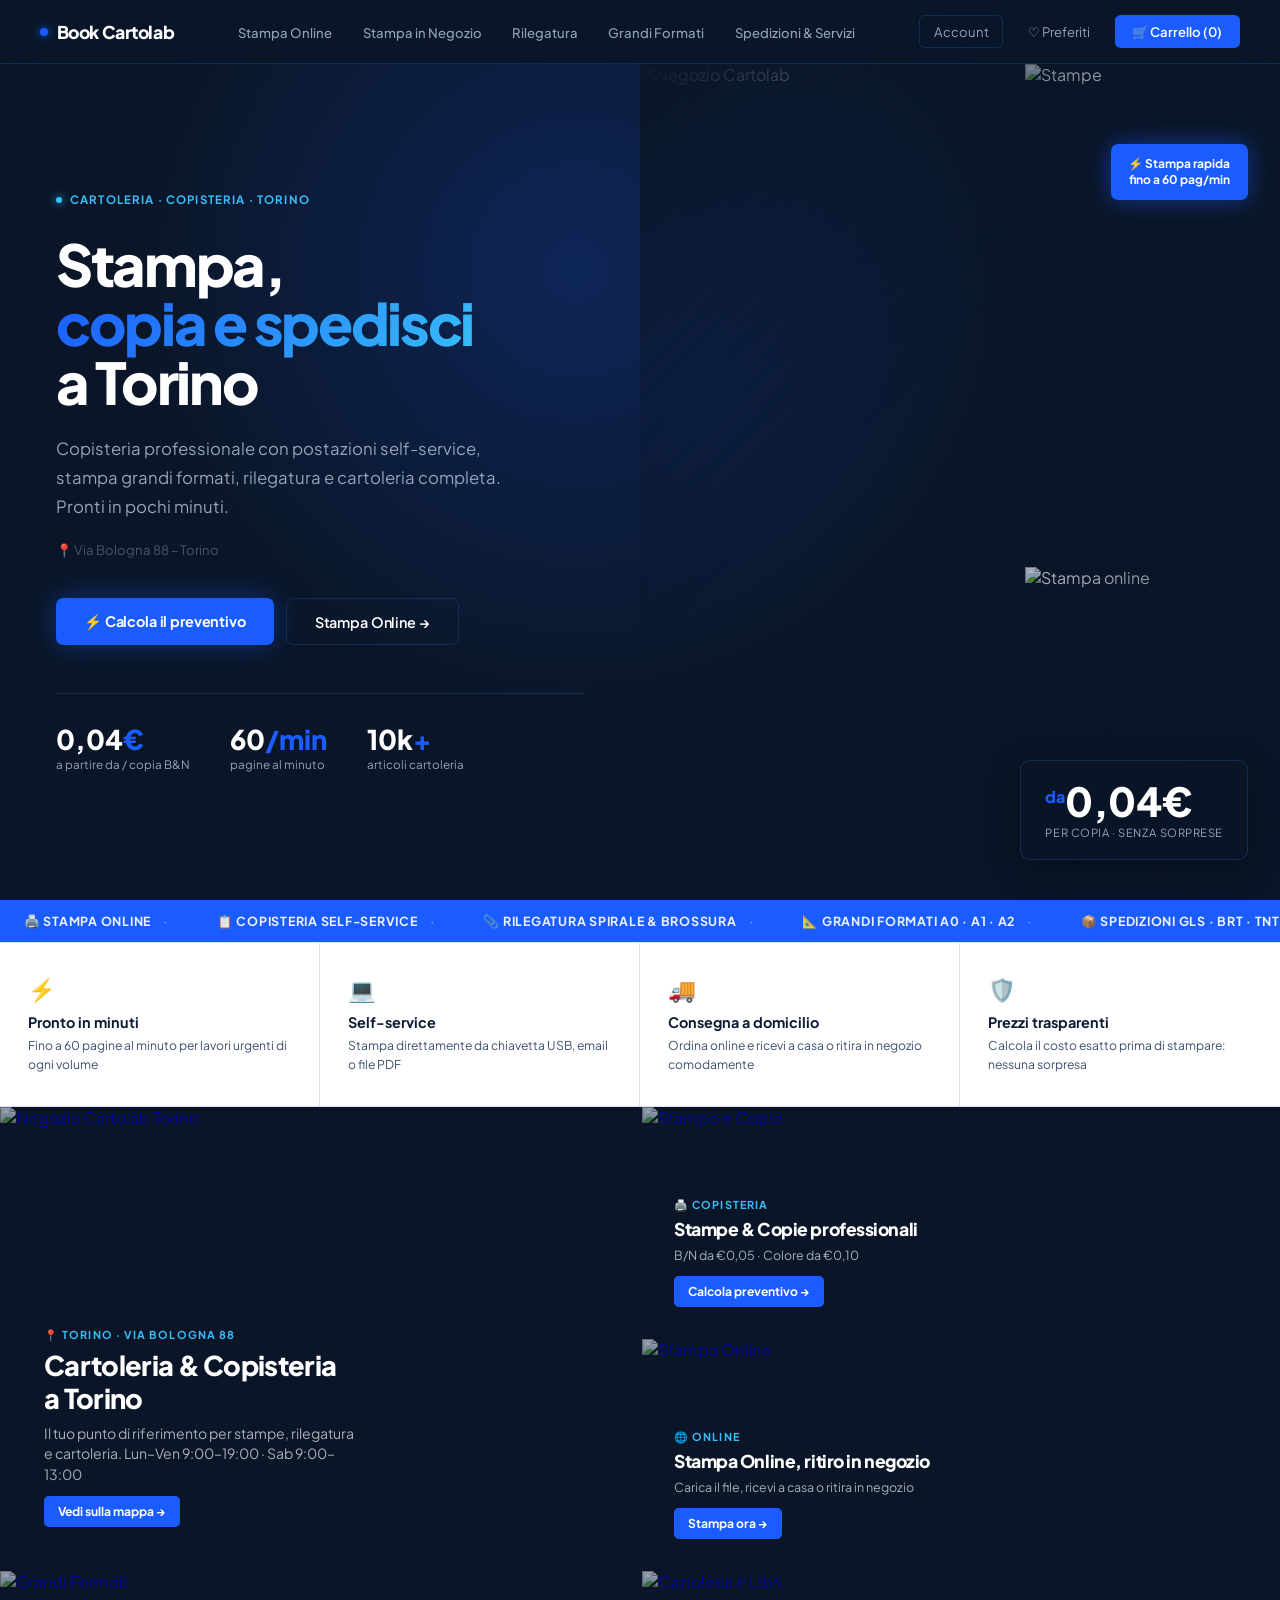
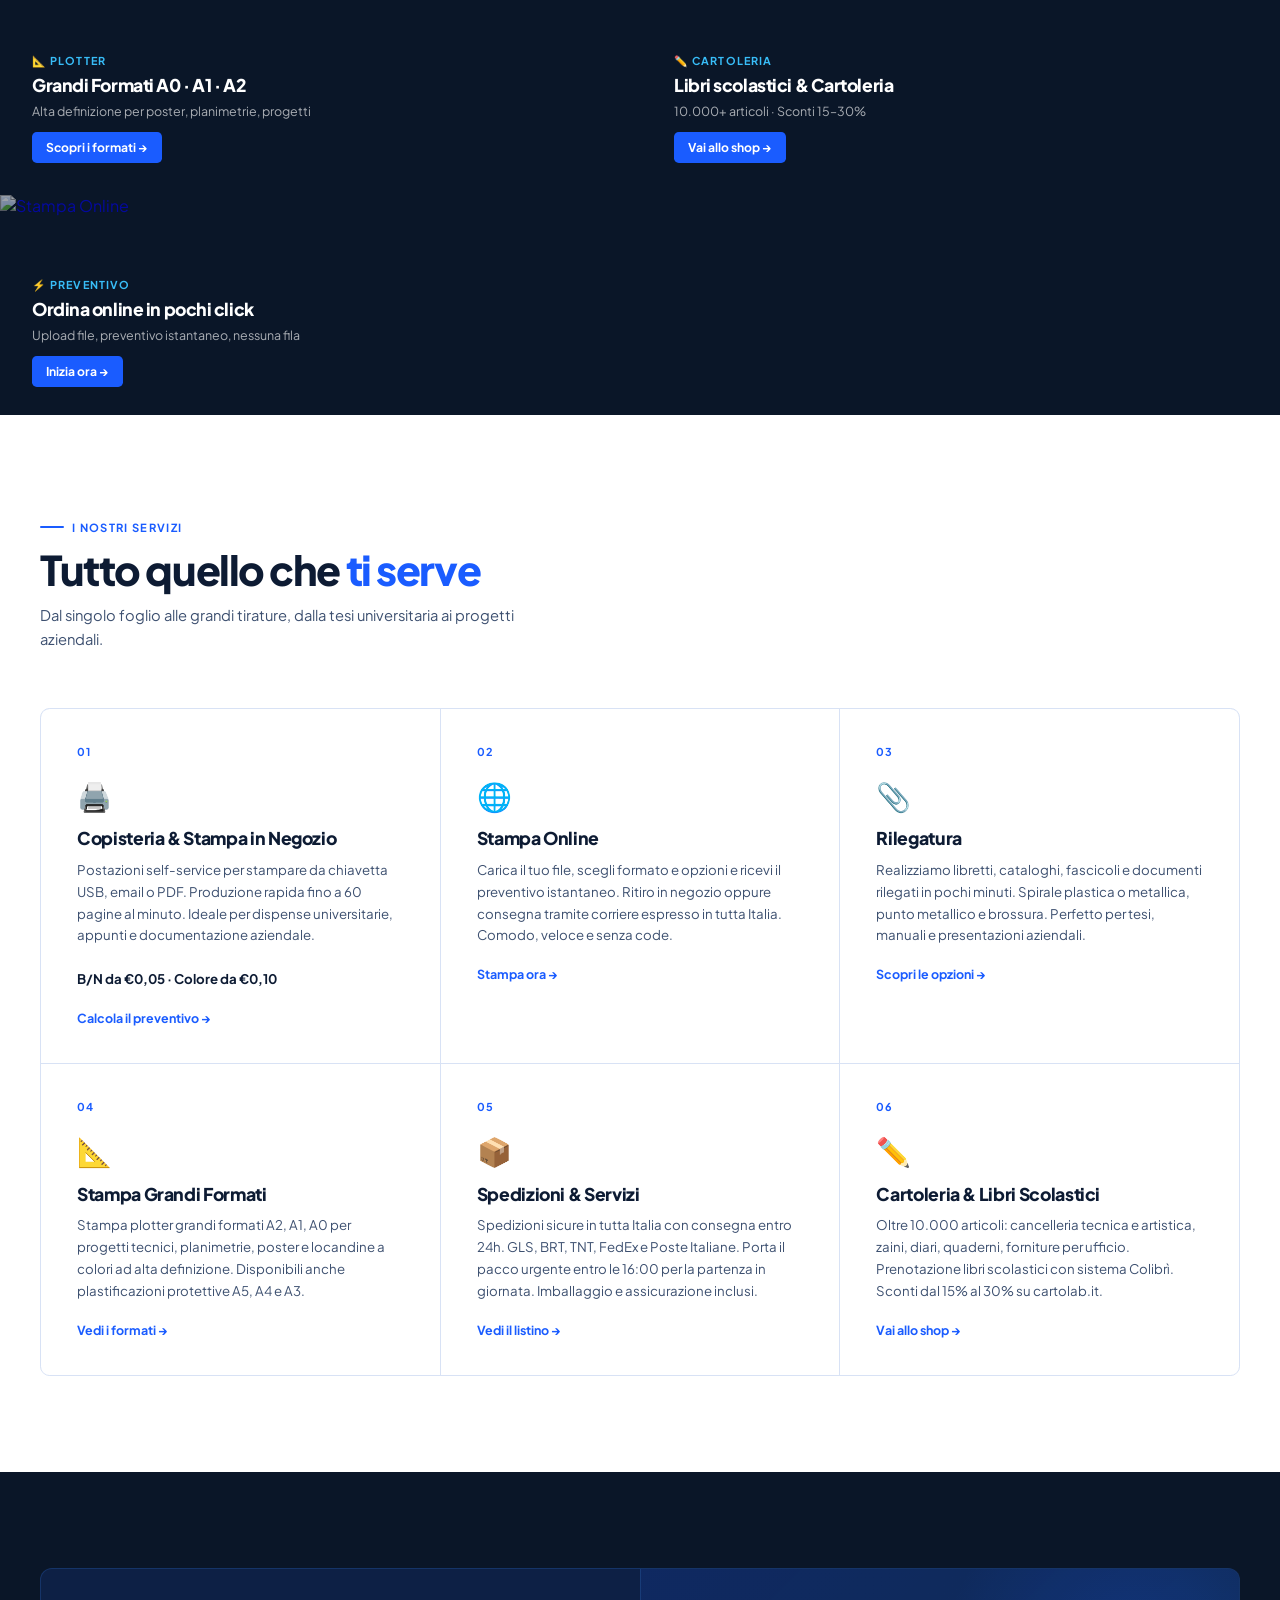
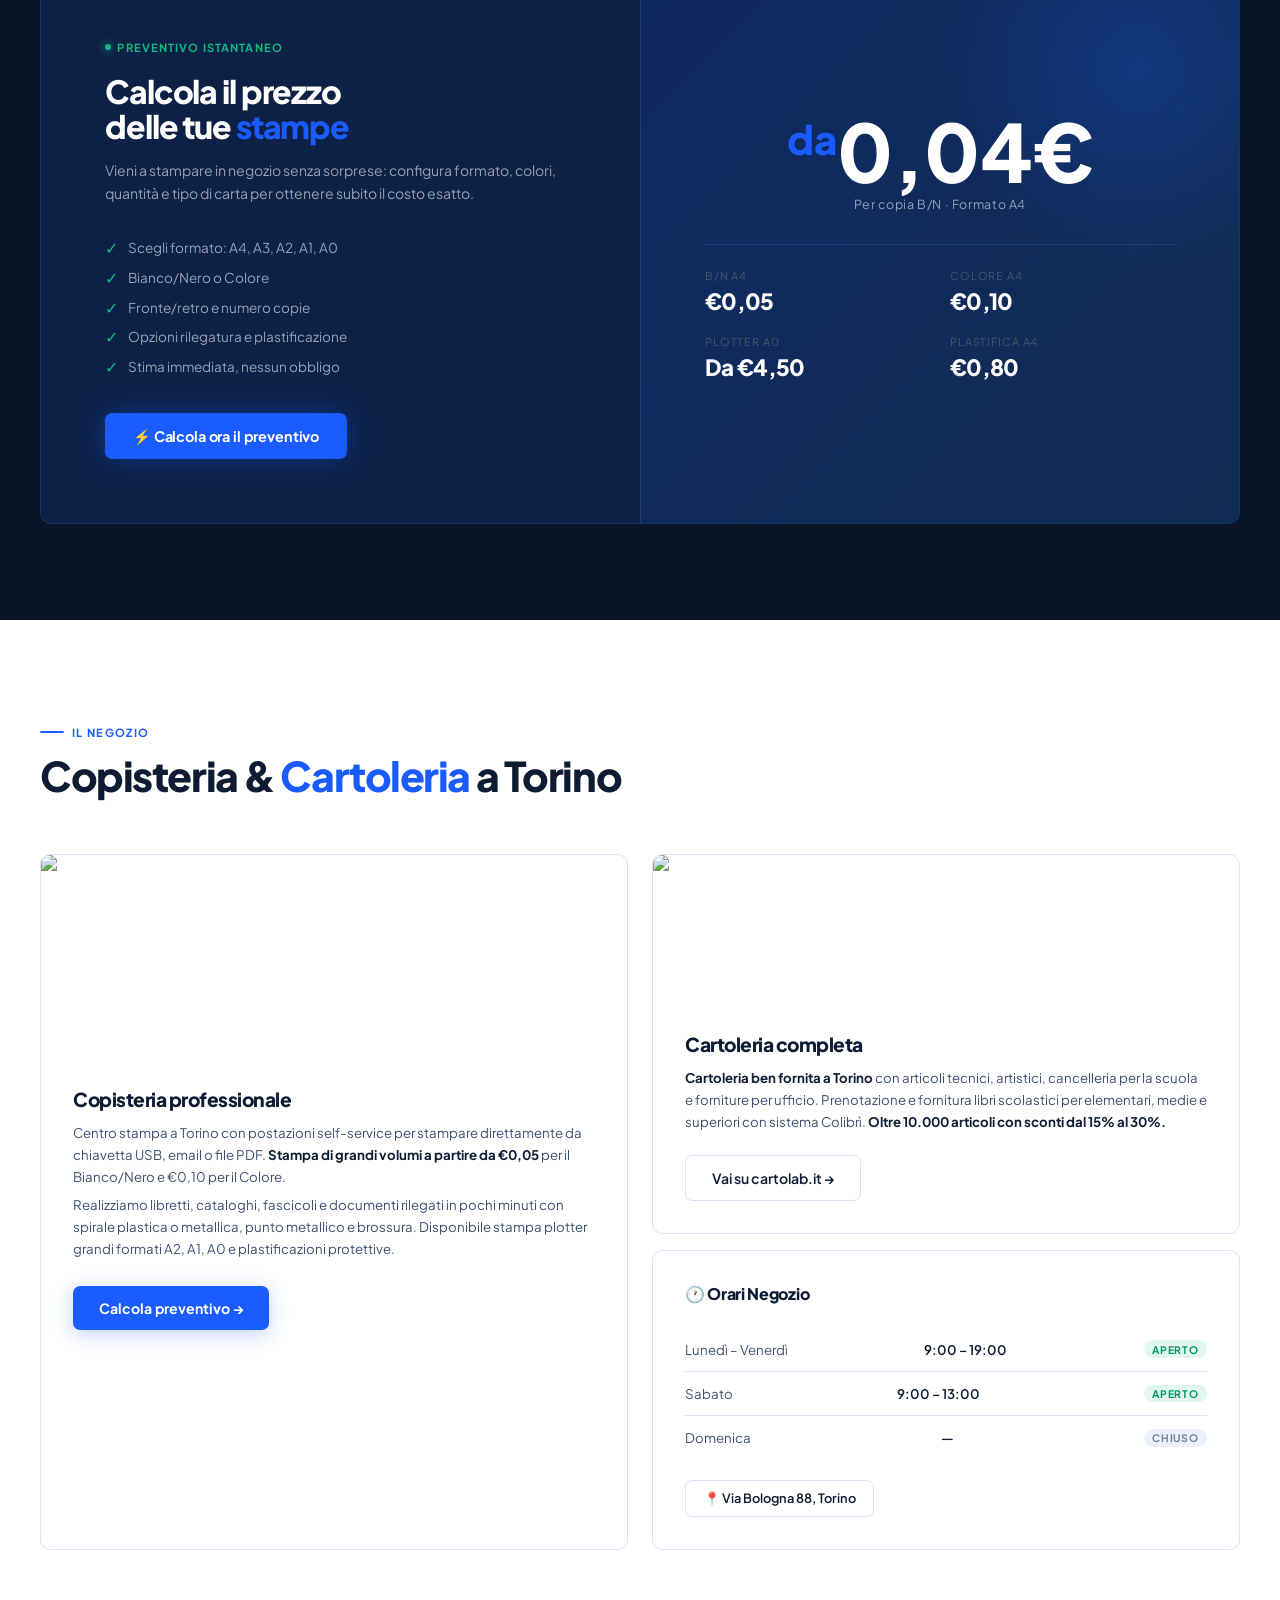
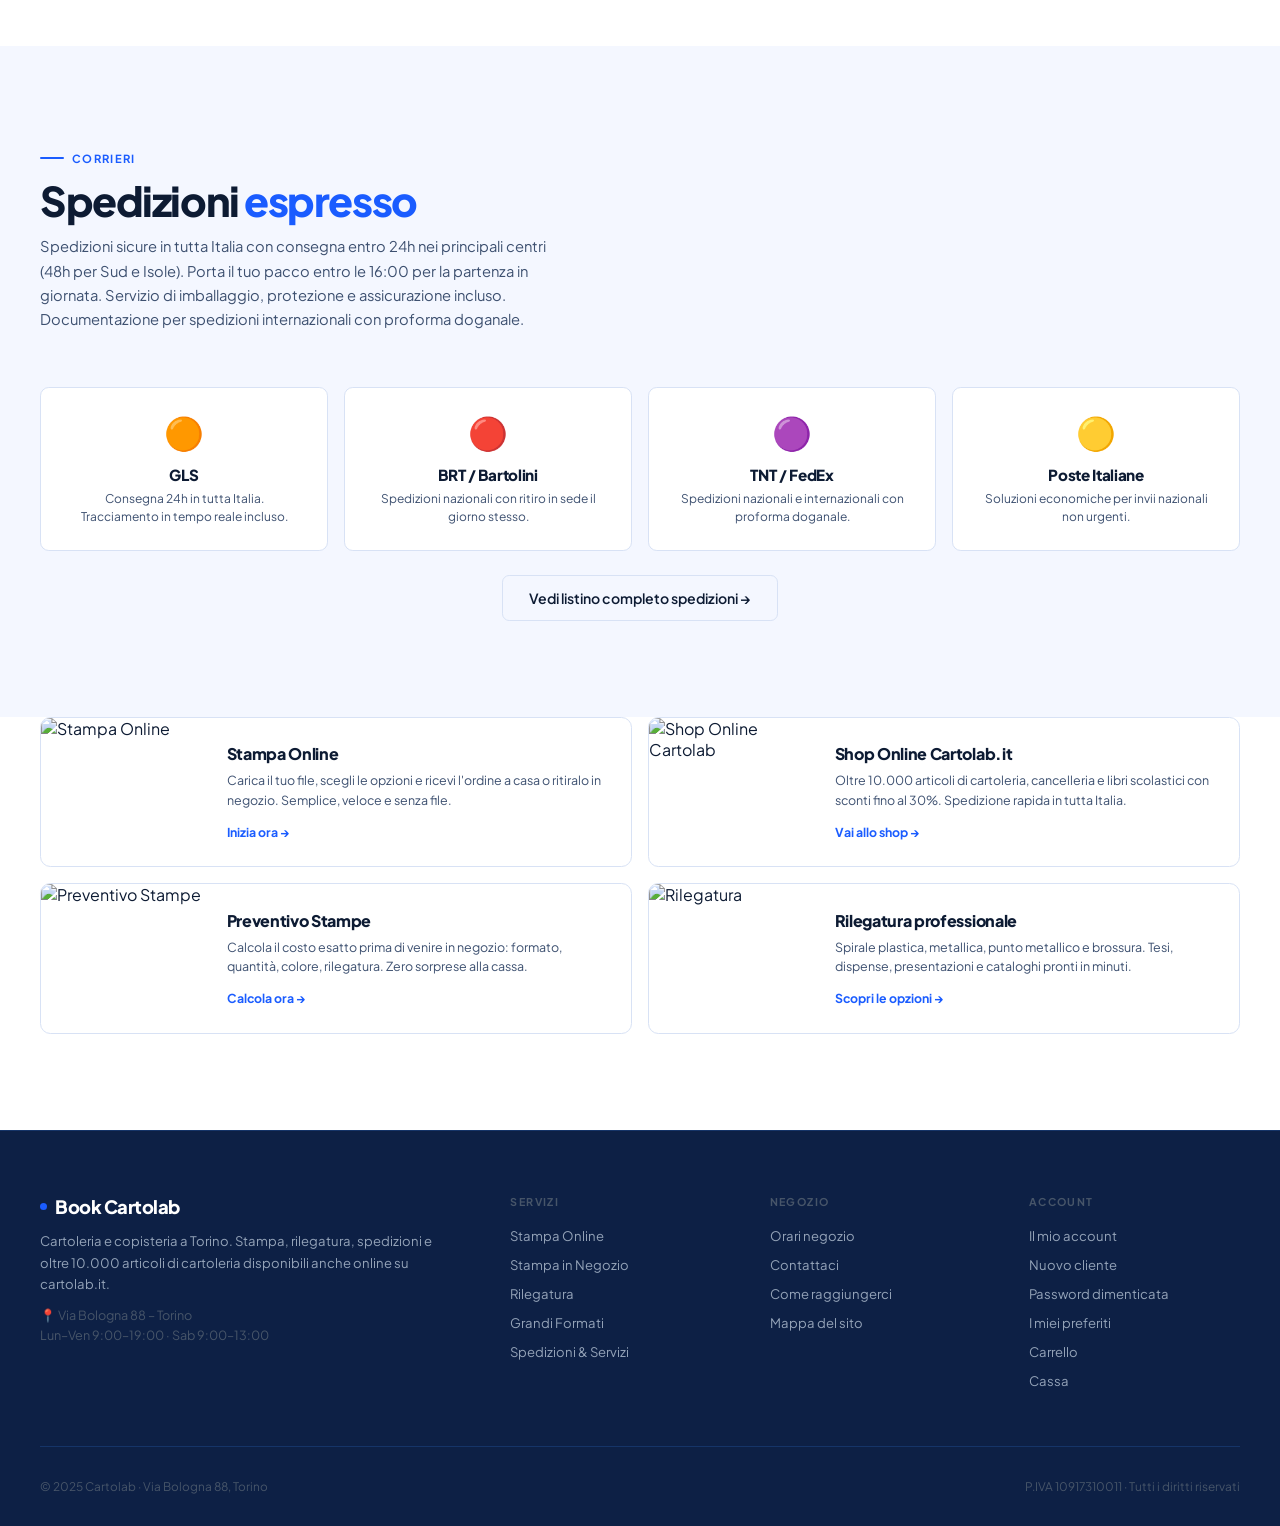
==== index.html @ 9f9ba33b "aggiunta file nuovi" ====
<!DOCTYPE html>
<html lang="it">
<head>
<meta charset="UTF-8">
<meta name="viewport" content="width=device-width, initial-scale=1.0">
<title>Book Cartolab – Cartoleria & Copisteria Torino</title>
<link rel="preconnect" href="https://fonts.googleapis.com">
<link href="https://fonts.googleapis.com/css2?family=Plus+Jakarta+Sans:ital,wght@0,300;0,400;0,500;0,600;0,700;0,800;1,400&display=swap" rel="stylesheet">
<link rel="stylesheet" href="style.css">
</head>
<body>

<!-- ══ NAV ══ -->
<nav>
  <a class="nav-logo" href="https://book.cartolab.it/index.php?route=common/home">
    <span class="nav-logo-dot"></span>
    Book Cartolab
  </a>
  <ul class="nav-links">
    <li><a href="https://book.cartolab.it/index.php?route=common/print_online">Stampa Online</a></li>
    <li><a href="https://book.cartolab.it/index.php?route=common/preventivo_stampe">Stampa in Negozio</a></li>
    <li><a href="https://book.cartolab.it/1150_category_rilegatura">Rilegatura</a></li>
    <li><a href="https://book.cartolab.it/index.php?route=product/category&path=1155">Grandi Formati</a></li>
    <li><a href="https://book.cartolab.it/1152_category_spedizioni_e_servizi">Spedizioni & Servizi</a></li>
  </ul>
  <div class="nav-right">
    <a class="nav-account" href="https://book.cartolab.it/index.php?route=account/account">Account</a>
    <a class="nav-wishlist" href="https://book.cartolab.it/index.php?route=account/wishlist">♡ Preferiti</a>
    <a class="nav-cart" href="https://book.cartolab.it/index.php?route=checkout/cart">🛒 Carrello (0)</a>
  </div>
</nav>

<!-- ══ HERO (dark) ══ -->
<section class="hero">
  <div class="hero-left">
    <div class="hero-tag"><span class="hero-tag-dot"></span>Cartoleria · Copisteria · Torino</div>
    <h1 class="hero-title">
      Stampa,<br>
      <span class="gradient-text">copia e spedisci</span><br>
      a Torino
    </h1>
    <p class="hero-desc">Copisteria professionale con postazioni self-service, stampa grandi formati, rilegatura e cartoleria completa. Pronti in pochi minuti.</p>
    <div class="hero-address">📍 Via Bologna 88 – Torino</div>
    <div class="hero-ctas">
      <a class="btn-primary" href="https://book.cartolab.it/index.php?route=common/preventivo_stampe">⚡ Calcola il preventivo</a>
      <a class="btn-secondary" href="https://book.cartolab.it/index.php?route=common/print_online">Stampa Online →</a>
    </div>
    <div class="hero-stats">
      <div>
        <div class="stat-num">0,04<span>€</span></div>
        <div class="stat-label">a partire da / copia B&N</div>
      </div>
      <div>
        <div class="stat-num">60<span>/min</span></div>
        <div class="stat-label">pagine al minuto</div>
      </div>
      <div>
        <div class="stat-num">10k<span>+</span></div>
        <div class="stat-label">articoli cartoleria</div>
      </div>
    </div>
  </div>
  <div class="hero-right">
    <div class="hero-mosaic">
      <div class="mosaic-img"><img src="https://book.cartolab.it/image/cache/catalog/bannerbook/negozio-1920x450.jpg" alt="Negozio Cartolab"></div>
      <div class="mosaic-img"><img src="https://book.cartolab.it/image/cache/catalog/bannerbook/stampe-1920x450-1920x450.jpg" alt="Stampe"></div>
      <div class="mosaic-img"><img src="https://book.cartolab.it/image/cache/catalog/bannerbook/banner stampa-1920x450.png" alt="Stampa online"></div>
    </div>
    <div class="speed-badge">⚡ Stampa rapida<br>fino a 60 pag/min</div>
    <div class="price-badge">
      <div class="price-badge-val"><sup>da</sup>0,04€</div>
      <div class="price-badge-label">Per copia · senza sorprese</div>
    </div>
  </div>
</section>

<!-- ══ TICKER ══ -->
<div class="ticker">
  <div class="ticker-track">
    <span class="ticker-item">🖨️ Stampa Online<span class="ticker-sep"> · </span></span>
    <span class="ticker-item">📋 Copisteria Self-Service<span class="ticker-sep"> · </span></span>
    <span class="ticker-item">📎 Rilegatura Spirale & Brossura<span class="ticker-sep"> · </span></span>
    <span class="ticker-item">📐 Grandi Formati A0 · A1 · A2<span class="ticker-sep"> · </span></span>
    <span class="ticker-item">📦 Spedizioni GLS · BRT · TNT · FedEx<span class="ticker-sep"> · </span></span>
    <span class="ticker-item">🗂️ Plastificazione A3/A4/A5<span class="ticker-sep"> · </span></span>
    <span class="ticker-item">✏️ Cartoleria & Libri Scolastici<span class="ticker-sep"> · </span></span>
    <span class="ticker-item">🎓 Dispense Universitarie<span class="ticker-sep"> · </span></span>
    <span class="ticker-item">🖨️ Stampa Online<span class="ticker-sep"> · </span></span>
    <span class="ticker-item">📋 Copisteria Self-Service<span class="ticker-sep"> · </span></span>
    <span class="ticker-item">📎 Rilegatura Spirale & Brossura<span class="ticker-sep"> · </span></span>
    <span class="ticker-item">📐 Grandi Formati A0 · A1 · A2<span class="ticker-sep"> · </span></span>
    <span class="ticker-item">📦 Spedizioni GLS · BRT · TNT · FedEx<span class="ticker-sep"> · </span></span>
    <span class="ticker-item">🗂️ Plastificazione A3/A4/A5<span class="ticker-sep"> · </span></span>
    <span class="ticker-item">✏️ Cartoleria & Libri Scolastici<span class="ticker-sep"> · </span></span>
    <span class="ticker-item">🎓 Dispense Universitarie<span class="ticker-sep"> · </span></span>
  </div>
</div>

<!-- ══ FEATURES BAR (bianco) ══ -->
<div class="features-bar">
  <div class="feature-item">
    <div class="feature-icon">⚡</div>
    <div class="feature-title">Pronto in minuti</div>
    <div class="feature-desc">Fino a 60 pagine al minuto per lavori urgenti di ogni volume</div>
  </div>
  <div class="feature-item">
    <div class="feature-icon">💻</div>
    <div class="feature-title">Self-service</div>
    <div class="feature-desc">Stampa direttamente da chiavetta USB, email o file PDF</div>
  </div>
  <div class="feature-item">
    <div class="feature-icon">🚚</div>
    <div class="feature-title">Consegna a domicilio</div>
    <div class="feature-desc">Ordina online e ricevi a casa o ritira in negozio comodamente</div>
  </div>
  <div class="feature-item">
    <div class="feature-icon">🛡️</div>
    <div class="feature-title">Prezzi trasparenti</div>
    <div class="feature-desc">Calcola il costo esatto prima di stampare: nessuna sorpresa</div>
  </div>
</div>

<!-- ══ BANNER GRID ══ -->
<div class="banner-grid">

  <!-- Banner grande: Negozio (occupa 2 righe) -->
  <a class="banner-item tall" href="https://goo.gl/maps/H18yoag4tDL2" target="_blank">
    <img src="https://book.cartolab.it/image/cache/catalog/bannerbook/negozio-1920x450.jpg" alt="Negozio Cartolab Torino">
    <div class="banner-caption">
      <div class="banner-caption-tag">📍 Torino · Via Bologna 88</div>
      <h3>Cartoleria & Copisteria<br>a Torino</h3>
      <p>Il tuo punto di riferimento per stampe, rilegatura e cartoleria. Lun–Ven 9:00–19:00 · Sab 9:00–13:00</p>
      <span class="banner-cta">Vedi sulla mappa →</span>
    </div>
  </a>

  <!-- Banner piccolo: Stampe & Copie -->
  <a class="banner-item" href="https://book.cartolab.it/index.php?route=common/preventivo_stampe">
    <img src="https://book.cartolab.it/image/cache/catalog/bannerbook/stampe-1920x450-1920x450.jpg" alt="Stampe e Copie">
    <div class="banner-caption">
      <div class="banner-caption-tag">🖨️ Copisteria</div>
      <h3>Stampe & Copie professionali</h3>
      <p>B/N da €0,05 · Colore da €0,10</p>
      <span class="banner-cta">Calcola preventivo →</span>
    </div>
  </a>

  <!-- Banner piccolo: Stampa Online -->
  <a class="banner-item" href="https://book.cartolab.it/index.php?route=common/print_online">
    <img src="https://book.cartolab.it/image/cache/catalog/bannerbook/banner stampa-1920x450.png" alt="Stampa Online">
    <div class="banner-caption">
      <div class="banner-caption-tag">🌐 Online</div>
      <h3>Stampa Online, ritiro in negozio</h3>
      <p>Carica il file, ricevi a casa o ritira in negozio</p>
      <span class="banner-cta">Stampa ora →</span>
    </div>
  </a>

  <!-- Banner piccolo: Grandi Formati -->
  <a class="banner-item" href="https://book.cartolab.it/index.php?route=product/category&path=1155">
    <img src="https://book.cartolab.it/image/cache/catalog/bannerbook/banner_stampa_1920x450-1920x450.png" alt="Grandi Formati">
    <div class="banner-caption">
      <div class="banner-caption-tag">📐 Plotter</div>
      <h3>Grandi Formati A0 · A1 · A2</h3>
      <p>Alta definizione per poster, planimetrie, progetti</p>
      <span class="banner-cta">Scopri i formati →</span>
    </div>
  </a>

  <!-- Banner piccolo: Cartoleria / Voucher -->
  <a class="banner-item" href="https://www.cartolab.it">
    <img src="https://book.cartolab.it/image/cache/catalog/bannerbook/printonline-1920x450.png" alt="Cartoleria e Libri">
    <div class="banner-caption">
      <div class="banner-caption-tag">✏️ Cartoleria</div>
      <h3>Libri scolastici & Cartoleria</h3>
      <p>10.000+ articoli · Sconti 15–30%</p>
      <span class="banner-cta">Vai allo shop →</span>
    </div>
  </a>

  <!-- Banner piccolo: Print online extra -->
  <a class="banner-item" href="https://book.cartolab.it/index.php?route=common/print_online">
    <img src="https://book.cartolab.it/image/cache/catalog/bannerbook/banner_1920x450 (1)-1920x450.png" alt="Stampa Online">
    <div class="banner-caption">
      <div class="banner-caption-tag">⚡ Preventivo</div>
      <h3>Ordina online in pochi click</h3>
      <p>Upload file, preventivo istantaneo, nessuna fila</p>
      <span class="banner-cta">Inizia ora →</span>
    </div>
  </a>

</div>

<!-- ══ SERVICES (bianco) ══ -->
<div class="section-white">
  <div class="section-inner">
    <div class="section-header">
      <div class="section-eyebrow-white">I nostri servizi</div>
      <h2 class="section-title-dark">Tutto quello che <span class="hi">ti serve</span></h2>
      <p class="section-sub-dark">Dal singolo foglio alle grandi tirature, dalla tesi universitaria ai progetti aziendali.</p>
    </div>
    <div class="services-grid">
      <a class="service-card" href="https://book.cartolab.it/index.php?route=common/preventivo_stampe">
        <div class="service-num">01</div>
        <div class="service-icon">🖨️</div>
        <div class="service-name">Copisteria & Stampa in Negozio</div>
        <div class="service-desc">Postazioni self-service per stampare da chiavetta USB, email o PDF. Produzione rapida fino a 60 pagine al minuto. Ideale per dispense universitarie, appunti e documentazione aziendale.<br><br><strong style="color:var(--dark-text);">B/N da €0,05 · Colore da €0,10</strong></div>
        <span class="service-link">Calcola il preventivo →</span>
      </a>
      <a class="service-card" href="https://book.cartolab.it/index.php?route=common/print_online">
        <div class="service-num">02</div>
        <div class="service-icon">🌐</div>
        <div class="service-name">Stampa Online</div>
        <div class="service-desc">Carica il tuo file, scegli formato e opzioni e ricevi il preventivo istantaneo. Ritiro in negozio oppure consegna tramite corriere espresso in tutta Italia. Comodo, veloce e senza code.</div>
        <span class="service-link">Stampa ora →</span>
      </a>
      <a class="service-card" href="https://book.cartolab.it/1150_category_rilegatura">
        <div class="service-num">03</div>
        <div class="service-icon">📎</div>
        <div class="service-name">Rilegatura</div>
        <div class="service-desc">Realizziamo libretti, cataloghi, fascicoli e documenti rilegati in pochi minuti. Spirale plastica o metallica, punto metallico e brossura. Perfetto per tesi, manuali e presentazioni aziendali.</div>
        <span class="service-link">Scopri le opzioni →</span>
      </a>
      <a class="service-card" href="https://book.cartolab.it/index.php?route=product/category&path=1155">
        <div class="service-num">04</div>
        <div class="service-icon">📐</div>
        <div class="service-name">Stampa Grandi Formati</div>
        <div class="service-desc">Stampa plotter grandi formati A2, A1, A0 per progetti tecnici, planimetrie, poster e locandine a colori ad alta definizione. Disponibili anche plastificazioni protettive A5, A4 e A3.</div>
        <span class="service-link">Vedi i formati →</span>
      </a>
      <a class="service-card" href="https://book.cartolab.it/1152_category_spedizioni_e_servizi">
        <div class="service-num">05</div>
        <div class="service-icon">📦</div>
        <div class="service-name">Spedizioni & Servizi</div>
        <div class="service-desc">Spedizioni sicure in tutta Italia con consegna entro 24h. GLS, BRT, TNT, FedEx e Poste Italiane. Porta il pacco urgente entro le 16:00 per la partenza in giornata. Imballaggio e assicurazione inclusi.</div>
        <span class="service-link">Vedi il listino →</span>
      </a>
      <a class="service-card" href="https://www.cartolab.it">
        <div class="service-num">06</div>
        <div class="service-icon">✏️</div>
        <div class="service-name">Cartoleria & Libri Scolastici</div>
        <div class="service-desc">Oltre 10.000 articoli: cancelleria tecnica e artistica, zaini, diari, quaderni, forniture per ufficio. Prenotazione libri scolastici con sistema Colibrì. Sconti dal 15% al 30% su cartolab.it.</div>
        <span class="service-link">Vai allo shop →</span>
      </a>
    </div>
  </div>
</div>

<!-- ══ CALC CTA (dark) ══ -->
<div class="section-dark">
  <div class="calc-card">
    <div class="calc-left">
      <div class="calc-tag"><span class="calc-tag-dot"></span>Preventivo istantaneo</div>
      <h2 class="calc-title">Calcola il prezzo<br>delle tue <span class="hi">stampe</span></h2>
      <p class="calc-desc">Vieni a stampare in negozio senza sorprese: configura formato, colori, quantità e tipo di carta per ottenere subito il costo esatto.</p>
      <ul class="calc-items">
        <li><span class="check">✓</span> Scegli formato: A4, A3, A2, A1, A0</li>
        <li><span class="check">✓</span> Bianco/Nero o Colore</li>
        <li><span class="check">✓</span> Fronte/retro e numero copie</li>
        <li><span class="check">✓</span> Opzioni rilegatura e plastificazione</li>
        <li><span class="check">✓</span> Stima immediata, nessun obbligo</li>
      </ul>
      <a class="btn-primary" href="https://book.cartolab.it/index.php?route=common/preventivo_stampe">⚡ Calcola ora il preventivo</a>
    </div>
    <div class="calc-right">
      <div class="calc-price-big"><span>da</span>0,04€</div>
      <div class="calc-price-label">Per copia B/N · Formato A4</div>
      <div class="prices-mini">
        <div><div class="price-mini-label">B/N A4</div><div class="price-mini-val">€0,05</div></div>
        <div><div class="price-mini-label">Colore A4</div><div class="price-mini-val">€0,10</div></div>
        <div><div class="price-mini-label">Plotter A0</div><div class="price-mini-val">Da €4,50</div></div>
        <div><div class="price-mini-label">Plastifica A4</div><div class="price-mini-val">€0,80</div></div>
      </div>
    </div>
  </div>
</div>

<!-- ══ ABOUT / NEGOZIO (bianco) ══ -->
<div class="section-white">
  <div class="section-inner">
    <div class="section-header">
      <div class="section-eyebrow-white">Il negozio</div>
      <h2 class="section-title-dark">Copisteria & <span class="hi">Cartoleria</span> a Torino</h2>
    </div>
    <div class="about-grid">
      <div class="about-card">
        <img class="about-card-img" src="https://book.cartolab.it/image/cache/catalog/bannerbook/negozio-1920x450.jpg" alt="Negozio Cartolab">
        <div class="about-card-body">
          <h3>Copisteria professionale</h3>
          <p>Centro stampa a Torino con postazioni self-service per stampare direttamente da chiavetta USB, email o file PDF. <strong>Stampa di grandi volumi a partire da €0,05</strong> per il Bianco/Nero e €0,10 per il Colore.</p>
          <p>Realizziamo libretti, cataloghi, fascicoli e documenti rilegati in pochi minuti con spirale plastica o metallica, punto metallico e brossura. Disponibile stampa plotter grandi formati A2, A1, A0 e plastificazioni protettive.</p>
          <a class="btn-primary-dark" href="https://book.cartolab.it/index.php?route=common/preventivo_stampe" style="margin-top:1.25rem;">Calcola preventivo →</a>
        </div>
      </div>
      <div style="display:flex;flex-direction:column;gap:1rem;">
        <div class="about-card">
          <img class="about-card-img" src="https://book.cartolab.it/image/cache/catalog/bannerbook/stampe-1920x450-1920x450.jpg" alt="Cartoleria" style="height:145px;">
          <div class="about-card-body">
            <h3>Cartoleria completa</h3>
            <p><strong>Cartoleria ben fornita a Torino</strong> con articoli tecnici, artistici, cancelleria per la scuola e forniture per ufficio. Prenotazione e fornitura libri scolastici per elementari, medie e superiori con sistema Colibrì. <strong>Oltre 10.000 articoli con sconti dal 15% al 30%.</strong></p>
            <a class="btn-outline-dark" href="https://www.cartolab.it" style="margin-top:1rem;">Vai su cartolab.it →</a>
          </div>
        </div>
        <div class="hours-card">
          <h3>🕐 Orari Negozio</h3>
          <div class="hours-row">
            <span class="hours-day">Lunedì – Venerdì</span>
            <span class="hours-time">9:00 – 19:00</span>
            <span class="hours-badge open">Aperto</span>
          </div>
          <div class="hours-row">
            <span class="hours-day">Sabato</span>
            <span class="hours-time">9:00 – 13:00</span>
            <span class="hours-badge open">Aperto</span>
          </div>
          <div class="hours-row">
            <span class="hours-day">Domenica</span>
            <span class="hours-time">—</span>
            <span class="hours-badge closed">Chiuso</span>
          </div>
          <a class="btn-outline-dark" href="https://goo.gl/maps/H18yoag4tDL2" style="margin-top:1.25rem;font-size:.8rem;padding:.6rem 1.1rem;" target="_blank">📍 Via Bologna 88, Torino</a>
        </div>
      </div>
    </div>
  </div>
</div>

<!-- ══ SHIPPING (light gray) ══ -->
<div class="section-light">
  <div class="section-inner">
    <div class="section-header">
      <div class="section-eyebrow-white">Corrieri</div>
      <h2 class="section-title-dark">Spedizioni <span class="hi">espresso</span></h2>
      <p class="section-sub-dark">Spedizioni sicure in tutta Italia con consegna entro 24h nei principali centri (48h per Sud e Isole). Porta il tuo pacco entro le 16:00 per la partenza in giornata. Servizio di imballaggio, protezione e assicurazione incluso. Documentazione per spedizioni internazionali con proforma doganale.</p>
    </div>
    <div class="shipping-grid">
      <div class="carrier-card">
        <div class="carrier-icon">🟠</div>
        <div class="carrier-name">GLS</div>
        <div class="carrier-desc">Consegna 24h in tutta Italia. Tracciamento in tempo reale incluso.</div>
      </div>
      <div class="carrier-card">
        <div class="carrier-icon">🔴</div>
        <div class="carrier-name">BRT / Bartolini</div>
        <div class="carrier-desc">Spedizioni nazionali con ritiro in sede il giorno stesso.</div>
      </div>
      <div class="carrier-card">
        <div class="carrier-icon">🟣</div>
        <div class="carrier-name">TNT / FedEx</div>
        <div class="carrier-desc">Spedizioni nazionali e internazionali con proforma doganale.</div>
      </div>
      <div class="carrier-card">
        <div class="carrier-icon">🟡</div>
        <div class="carrier-name">Poste Italiane</div>
        <div class="carrier-desc">Soluzioni economiche per invii nazionali non urgenti.</div>
      </div>
    </div>
    <div style="margin-top:1.5rem;text-align:center;">
      <a class="btn-outline-dark" href="https://book.cartolab.it/1152_category_spedizioni_e_servizi">Vedi listino completo spedizioni →</a>
    </div>
  </div>
</div>

<!-- ══ BOTTOM LINK CARDS (bianco) ══ -->
<div class="section-white" style="padding-top:0;">
  <div class="section-inner">
    <div class="bottom-links">
      <a class="bottom-link-card" href="https://book.cartolab.it/index.php?route=common/print_online">
        <img src="https://book.cartolab.it/image/cache/catalog/bannerbook/banner stampa-1920x450.png" alt="Stampa Online">
        <div class="bottom-link-body">
          <h3>Stampa Online</h3>
          <p>Carica il tuo file, scegli le opzioni e ricevi l'ordine a casa o ritiralo in negozio. Semplice, veloce e senza file.</p>
          <span class="bottom-link-arrow">Inizia ora →</span>
        </div>
      </a>
      <a class="bottom-link-card" href="https://www.cartolab.it">
        <img src="https://book.cartolab.it/image/cache/catalog/bannerbook/printonline-1920x450.png" alt="Shop Online Cartolab">
        <div class="bottom-link-body">
          <h3>Shop Online Cartolab.it</h3>
          <p>Oltre 10.000 articoli di cartoleria, cancelleria e libri scolastici con sconti fino al 30%. Spedizione rapida in tutta Italia.</p>
          <span class="bottom-link-arrow">Vai allo shop →</span>
        </div>
      </a>
      <a class="bottom-link-card" href="https://book.cartolab.it/index.php?route=common/preventivo_stampe">
        <img src="https://book.cartolab.it/image/cache/catalog/bannerbook/stampe-1920x450-1920x450.jpg" alt="Preventivo Stampe">
        <div class="bottom-link-body">
          <h3>Preventivo Stampe</h3>
          <p>Calcola il costo esatto prima di venire in negozio: formato, quantità, colore, rilegatura. Zero sorprese alla cassa.</p>
          <span class="bottom-link-arrow">Calcola ora →</span>
        </div>
      </a>
      <a class="bottom-link-card" href="https://book.cartolab.it/1150_category_rilegatura">
        <img src="https://book.cartolab.it/image/cache/catalog/bannerbook/banner_1920x450 (1)-1920x450.png" alt="Rilegatura">
        <div class="bottom-link-body">
          <h3>Rilegatura professionale</h3>
          <p>Spirale plastica, metallica, punto metallico e brossura. Tesi, dispense, presentazioni e cataloghi pronti in minuti.</p>
          <span class="bottom-link-arrow">Scopri le opzioni →</span>
        </div>
      </a>
    </div>
  </div>
</div>

<!-- ══ FOOTER (dark) ══ -->
<footer>
  <div class="footer-inner">
    <div class="footer-top">
      <div>
        <div class="footer-logo"><span class="footer-logo-dot"></span>Book Cartolab</div>
        <p class="footer-desc">Cartoleria e copisteria a Torino. Stampa, rilegatura, spedizioni e oltre 10.000 articoli di cartoleria disponibili anche online su cartolab.it.</p>
        <p class="footer-address">📍 Via Bologna 88 – Torino<br>Lun–Ven 9:00–19:00 · Sab 9:00–13:00</p>
      </div>
      <div class="footer-col">
        <h4>Servizi</h4>
        <ul>
          <li><a href="https://book.cartolab.it/index.php?route=common/print_online">Stampa Online</a></li>
          <li><a href="https://book.cartolab.it/index.php?route=common/preventivo_stampe">Stampa in Negozio</a></li>
          <li><a href="https://book.cartolab.it/1150_category_rilegatura">Rilegatura</a></li>
          <li><a href="https://book.cartolab.it/index.php?route=product/category&path=1155">Grandi Formati</a></li>
          <li><a href="https://book.cartolab.it/1152_category_spedizioni_e_servizi">Spedizioni & Servizi</a></li>
        </ul>
      </div>
      <div class="footer-col">
        <h4>Negozio</h4>
        <ul>
          <li><a href="https://book.cartolab.it/index.php?route=information/information&information_id=8">Orari negozio</a></li>
          <li><a href="https://book.cartolab.it/index.php?route=information/contact">Contattaci</a></li>
          <li><a href="https://goo.gl/maps/H18yoag4tDL2" target="_blank">Come raggiungerci</a></li>
          <li><a href="https://book.cartolab.it/index.php?route=information/sitemap">Mappa del sito</a></li>
        </ul>
      </div>
      <div class="footer-col">
        <h4>Account</h4>
        <ul>
          <li><a href="https://book.cartolab.it/index.php?route=account/account">Il mio account</a></li>
          <li><a href="https://book.cartolab.it/index.php?route=account/login">Nuovo cliente</a></li>
          <li><a href="https://book.cartolab.it/index.php?route=account/forgotten">Password dimenticata</a></li>
          <li><a href="https://book.cartolab.it/index.php?route=account/wishlist">I miei preferiti</a></li>
          <li><a href="https://book.cartolab.it/index.php?route=checkout/cart">Carrello</a></li>
          <li><a href="https://book.cartolab.it/index.php?route=checkout/checkout">Cassa</a></li>
        </ul>
      </div>
    </div>
    <div class="footer-bottom">
      <span>© 2025 Cartolab · Via Bologna 88, Torino</span>
      <span>P.IVA 10917310011 · Tutti i diritti riservati</span>
    </div>
  </div>
</footer>


</body>
</html>
---- style.css ----
*, *::before, *::after { box-sizing: border-box; margin: 0; padding: 0; }

:root {
  --blue-deep:    #0A1628;
  --blue-mid:     #0D2045;
  --blue-bright:  #1A5CFF;
  --blue-light:   #3B82F6;
  --blue-border:  rgba(59,130,246,0.2);
  --white:        #FFFFFF;
  --off-white:    #F4F7FF;
  --light-gray:   #EBF0FA;
  --light-border: #D8E2F5;
  --dark-text:    #0D1B33;
  --mid-text:     #3D5070;
  --muted-text:   #6E83A0;
  --accent:       #38BDF8;
  --success:      #10B981;
  --gray-text:    #94A3B8;
  --gray-dim:     #475569;
}

html { scroll-behavior: smooth; }
body {
  font-family: 'Plus Jakarta Sans', sans-serif;
  background: var(--blue-deep);
  color: var(--white);
  overflow-x: hidden;
}

::-webkit-scrollbar { width: 4px; }
::-webkit-scrollbar-track { background: var(--blue-deep); }
::-webkit-scrollbar-thumb { background: var(--blue-bright); border-radius: 2px; }

/* ─── NAV (dark, sticky) ─── */
nav {
  position: fixed; top: 0; left: 0; right: 0; z-index: 200;
  display: flex; align-items: center; justify-content: space-between;
  padding: 0 2.5rem; height: 64px;
  background: rgba(10,22,40,0.88);
  backdrop-filter: blur(18px);
  border-bottom: 1px solid var(--blue-border);
  animation: navIn .4s ease;
}
@keyframes navIn { from { opacity:0; transform:translateY(-100%); } to { opacity:1; transform:none; } }

.nav-logo {
  display: flex; align-items: center; gap: .55rem;
  text-decoration: none; color: var(--white);
  font-weight: 800; font-size: 1.1rem; letter-spacing: -0.025em;
}
.nav-logo-dot {
  width: 8px; height: 8px; border-radius: 50%;
  background: var(--blue-bright); box-shadow: 0 0 10px var(--blue-bright);
}
.nav-links { display: flex; gap: .2rem; list-style: none; }
.nav-links a {
  text-decoration: none; color: var(--gray-text);
  font-size: .82rem; font-weight: 500;
  padding: .45rem .85rem; border-radius: .35rem;
  transition: color .2s, background .2s;
}
.nav-links a:hover { color: var(--white); background: rgba(255,255,255,.07); }
.nav-right { display: flex; align-items: center; gap: .7rem; }
.nav-wishlist {
  font-size: .82rem; color: var(--gray-text); text-decoration: none;
  padding: .45rem .85rem; border-radius: .35rem; transition: color .2s;
}
.nav-wishlist:hover { color: var(--white); }
.nav-account {
  font-size: .82rem; color: var(--gray-text); text-decoration: none;
  padding: .45rem .85rem; border: 1px solid var(--blue-border); border-radius: .35rem;
  transition: all .2s;
}
.nav-account:hover { color: var(--white); border-color: var(--blue-light); }
.nav-cart {
  display: flex; align-items: center; gap: .4rem;
  font-size: .82rem; font-weight: 600; text-decoration: none; color: var(--white);
  background: var(--blue-bright);
  padding: .5rem 1.1rem; border-radius: .35rem;
  transition: opacity .2s, transform .2s;
}
.nav-cart:hover { opacity: .85; transform: translateY(-1px); }

/* ─── HERO (dark) ─── */
.hero {
  min-height: 100vh; padding-top: 64px;
  display: grid; grid-template-columns: 1fr 1fr;
  position: relative; overflow: hidden;
  background: var(--blue-deep);
}
.hero::before {
  content: '';
  position: absolute; top: -20%; left: 45%;
  width: 900px; height: 900px;
  background: radial-gradient(circle, rgba(26,92,255,.22) 0%, transparent 70%);
  transform: translateX(-50%); pointer-events: none;
}
.hero-left {
  padding: 5rem 3.5rem;
  display: flex; flex-direction: column; justify-content: center;
  position: relative; z-index: 1;
  animation: fadeUp .7s ease both;
}
@keyframes fadeUp { from { opacity:0; transform:translateY(26px); } to { opacity:1; transform:none; } }

.hero-tag {
  display: inline-flex; align-items: center; gap: .5rem;
  font-size: .72rem; font-weight: 700; letter-spacing: .1em; text-transform: uppercase;
  color: var(--accent); margin-bottom: 1.75rem;
}
.hero-tag-dot {
  width: 6px; height: 6px; border-radius: 50%; background: var(--accent);
  box-shadow: 0 0 8px var(--accent); animation: pulse 2s infinite;
}
@keyframes pulse { 0%,100% { opacity:1; } 50% { opacity:.35; } }

.hero-title {
  font-size: clamp(2.8rem, 4.5vw, 5rem);
  font-weight: 800; line-height: 1.02; letter-spacing: -0.04em;
  margin-bottom: 1.5rem;
}
.gradient-text {
  background: linear-gradient(125deg, var(--blue-bright) 0%, var(--accent) 100%);
  -webkit-background-clip: text; -webkit-text-fill-color: transparent;
  background-clip: text;
}
.hero-desc {
  font-size: 1.05rem; color: var(--gray-text); line-height: 1.7;
  max-width: 38ch; margin-bottom: 1.25rem; font-weight: 400;
}
.hero-address {
  font-size: .82rem; color: var(--gray-dim); margin-bottom: 2.5rem;
  display: flex; align-items: center; gap: .45rem;
}
.hero-ctas { display: flex; gap: .75rem; flex-wrap: wrap; margin-bottom: 3rem; }

.btn-primary {
  display: inline-flex; align-items: center; gap: .5rem;
  background: var(--blue-bright); color: white; text-decoration: none;
  font-size: .9rem; font-weight: 700; letter-spacing: -0.01em;
  padding: .85rem 1.75rem; border-radius: .45rem; border: none; cursor: pointer;
  transition: all .25s; box-shadow: 0 0 28px rgba(26,92,255,.38);
}
.btn-primary:hover { transform: translateY(-2px); box-shadow: 0 0 48px rgba(26,92,255,.5); }

.btn-secondary {
  display: inline-flex; align-items: center; gap: .5rem;
  background: transparent; color: var(--white); text-decoration: none;
  font-size: .9rem; font-weight: 600; letter-spacing: -0.01em;
  padding: .85rem 1.75rem; border-radius: .45rem;
  border: 1px solid var(--blue-border); cursor: pointer; transition: all .25s;
}
.btn-secondary:hover { background: rgba(255,255,255,.06); border-color: var(--blue-light); }

/* btn-primary-dark = blue button on white bg */
.btn-primary-dark {
  display: inline-flex; align-items: center; gap: .5rem;
  background: var(--blue-bright); color: white; text-decoration: none;
  font-size: .88rem; font-weight: 700;
  padding: .8rem 1.6rem; border-radius: .45rem; border: none; cursor: pointer;
  transition: all .25s; box-shadow: 0 4px 20px rgba(26,92,255,.28);
}
.btn-primary-dark:hover { transform: translateY(-2px); box-shadow: 0 6px 30px rgba(26,92,255,.4); }

.btn-outline-dark {
  display: inline-flex; align-items: center; gap: .5rem;
  background: transparent; color: var(--dark-text); text-decoration: none;
  font-size: .88rem; font-weight: 600;
  padding: .8rem 1.6rem; border-radius: .45rem;
  border: 1.5px solid var(--light-border); cursor: pointer; transition: all .25s;
}
.btn-outline-dark:hover { border-color: var(--blue-bright); color: var(--blue-bright); }

.hero-stats {
  display: flex; gap: 2.5rem;
  padding-top: 2rem; border-top: 1px solid var(--blue-border);
}
.stat-num {
  font-size: 1.7rem; font-weight: 800; color: var(--white); line-height: 1;
}
.stat-num span { color: var(--blue-bright); }
.stat-label { font-size: .73rem; color: var(--gray-text); margin-top: .2rem; }

.hero-right { position: relative; overflow: hidden; animation: fadeUp .7s .15s ease both; }
.hero-mosaic {
  position: absolute; inset: 0;
  display: grid; grid-template-columns: 3fr 2fr; grid-template-rows: 3fr 2fr; gap: 3px;
}
.mosaic-img { overflow: hidden; }
.mosaic-img img { width: 100%; height: 100%; object-fit: cover; opacity: .7; transition: opacity .3s, transform .5s; }
.mosaic-img:hover img { opacity: .9; transform: scale(1.04); }
.mosaic-img:nth-child(1) { grid-row: 1/3; }
.hero-right::after {
  content: '';
  position: absolute; inset: 0;
  background: linear-gradient(135deg, var(--blue-deep) 0%, transparent 40%, transparent 60%, var(--blue-deep) 100%);
  pointer-events: none;
}
.price-badge {
  position: absolute; bottom: 2.5rem; right: 2rem; z-index: 10;
  background: rgba(10,22,40,.92); border: 1px solid var(--blue-border);
  backdrop-filter: blur(12px); padding: 1.25rem 1.5rem; border-radius: .6rem;
  box-shadow: 0 8px 32px rgba(0,0,0,.4);
}
.price-badge-val { font-size: 2.5rem; font-weight: 800; color: var(--white); line-height: 1; }
.price-badge-val sup { font-size: 1rem; color: var(--blue-bright); }
.price-badge-label { font-size: .7rem; color: var(--gray-text); margin-top: .25rem; letter-spacing: .05em; text-transform: uppercase; }
.speed-badge {
  position: absolute; top: 5rem; right: 2rem; z-index: 10;
  background: var(--blue-bright); padding: .75rem 1.1rem; border-radius: .45rem;
  font-size: .75rem; font-weight: 700; line-height: 1.35; text-align: center;
  box-shadow: 0 0 24px rgba(26,92,255,.5);
}

/* ─── TICKER ─── */
.ticker { background: var(--blue-bright); padding: .8rem 0; overflow: hidden; }
.ticker-track {
  display: flex; animation: scrollTicker 28s linear infinite; white-space: nowrap;
}
@keyframes scrollTicker { from { transform: translateX(0); } to { transform: translateX(-50%); } }
.ticker-item {
  display: inline-flex; align-items: center; gap: .75rem; padding: 0 1.5rem;
  font-size: .78rem; font-weight: 700; letter-spacing: .06em;
  text-transform: uppercase; flex-shrink: 0; color: rgba(255,255,255,.92);
}
.ticker-sep { color: rgba(255,255,255,.4); }

/* ─── FEATURES BAR (white bg) ─── */
.features-bar {
  display: grid; grid-template-columns: repeat(4,1fr);
  background: var(--white);
  border-top: 1px solid var(--light-border);
  border-bottom: 1px solid var(--light-border);
}
.feature-item {
  padding: 2rem 1.75rem;
  border-right: 1px solid var(--light-border);
  transition: background .25s;
}
.feature-item:last-child { border-right: none; }
.feature-item:hover { background: var(--off-white); }
.feature-icon { font-size: 1.4rem; margin-bottom: .6rem; }
.feature-title { font-size: .9rem; font-weight: 700; color: var(--dark-text); margin-bottom: .3rem; }
.feature-desc { font-size: .76rem; color: var(--mid-text); line-height: 1.55; }

/* ─── BANNER GRID ─── */
.banner-grid {
  display: grid;
  grid-template-columns: 1fr 1fr;
  grid-template-rows: auto auto;
  gap: 4px;
  background: var(--blue-deep);
}
.banner-item {
  position: relative; overflow: hidden;
  display: block; text-decoration: none;
}
.banner-item.tall { grid-row: span 2; }
.banner-item img {
  width: 100%; height: 100%; object-fit: cover;
  display: block; opacity: .6;
  transition: opacity .35s, transform .5s;
  min-height: 220px;
}
.banner-item.tall img { min-height: 460px; }
.banner-item:hover img { opacity: .8; transform: scale(1.03); }
.banner-caption {
  position: absolute; inset: 0;
  display: flex; flex-direction: column; justify-content: flex-end;
  padding: 1.75rem 2rem;
  background: linear-gradient(0deg, rgba(10,22,40,.85) 0%, transparent 60%);
  transition: background .3s;
}
.banner-item:hover .banner-caption {
  background: linear-gradient(0deg, rgba(10,22,40,.92) 0%, rgba(10,22,40,.2) 60%);
}
.banner-item.tall .banner-caption {
  padding: 2.5rem 2.75rem;
  background: linear-gradient(0deg, rgba(10,22,40,.9) 0%, transparent 55%);
}
.banner-caption-tag {
  font-size: .68rem; font-weight: 700; letter-spacing: .1em;
  text-transform: uppercase; color: var(--accent);
  margin-bottom: .45rem;
}
.banner-caption h3 {
  font-size: 1.1rem; font-weight: 800; color: var(--white);
  letter-spacing: -0.025em; line-height: 1.2; margin-bottom: .35rem;
}
.banner-item.tall .banner-caption h3 { font-size: 1.7rem; margin-bottom: .55rem; }
.banner-caption p {
  font-size: .78rem; color: rgba(255,255,255,.65); line-height: 1.45;
  margin-bottom: .75rem; max-width: 32ch;
}
.banner-item.tall .banner-caption p { font-size: .88rem; }
.banner-cta {
  display: inline-flex; align-items: center; gap: .4rem;
  font-size: .76rem; font-weight: 700; color: var(--white);
  background: var(--blue-bright); padding: .45rem .9rem; border-radius: .3rem;
  width: fit-content; transition: gap .2s, box-shadow .2s;
}
.banner-item:hover .banner-cta { gap: .65rem; box-shadow: 0 0 16px rgba(26,92,255,.5); }

/* ─── SERVICES (white bg) ─── */
.section-white {
  padding: 6rem 2.5rem;
  background: var(--white);
}
.section-white .section-inner { max-width: 1200px; margin: 0 auto; }

.section-dark { padding: 6rem 2.5rem; background: var(--blue-deep); }
.section-dark .section-inner { max-width: 1200px; margin: 0 auto; }

.section-light { padding: 6rem 2.5rem; background: var(--off-white); }
.section-light .section-inner { max-width: 1200px; margin: 0 auto; }

.section-header { margin-bottom: 3.5rem; }
.section-eyebrow-white {
  display: inline-flex; align-items: center; gap: .5rem;
  font-size: .7rem; font-weight: 700; letter-spacing: .12em; text-transform: uppercase;
  color: var(--blue-bright); margin-bottom: .9rem;
}
.section-eyebrow-white::before { content: ''; width: 1.5rem; height: 2px; background: var(--blue-bright); border-radius: 1px; }
.section-eyebrow-dark {
  display: inline-flex; align-items: center; gap: .5rem;
  font-size: .7rem; font-weight: 700; letter-spacing: .12em; text-transform: uppercase;
  color: var(--accent); margin-bottom: .9rem;
}
.section-eyebrow-dark::before { content: ''; width: 1.5rem; height: 2px; background: var(--accent); border-radius: 1px; }

.section-title-dark {
  font-size: clamp(1.9rem, 3.2vw, 3rem);
  font-weight: 800; letter-spacing: -0.035em; line-height: 1.07; color: var(--dark-text);
}
.section-title-dark .hi { color: var(--blue-bright); }
.section-title-light {
  font-size: clamp(1.9rem, 3.2vw, 3rem);
  font-weight: 800; letter-spacing: -0.035em; line-height: 1.07; color: var(--white);
}
.section-title-light .hi { color: var(--accent); }
.section-sub-dark { margin-top: .7rem; font-size: .92rem; color: var(--mid-text); line-height: 1.65; max-width: 48ch; }
.section-sub-light { margin-top: .7rem; font-size: .92rem; color: var(--gray-text); line-height: 1.65; max-width: 48ch; }

/* Services grid on white */
.services-grid {
  display: grid; grid-template-columns: repeat(3,1fr);
  gap: 1px; background: var(--light-border);
  border: 1px solid var(--light-border); border-radius: .6rem; overflow: hidden;
}
.service-card {
  background: var(--white); padding: 2.25rem;
  text-decoration: none; color: var(--dark-text);
  position: relative; overflow: hidden;
  transition: background .3s; display: block;
}
.service-card::before {
  content: '';
  position: absolute; top: 0; left: 0; right: 0; height: 3px;
  background: linear-gradient(90deg, var(--blue-bright), var(--accent));
  transform: scaleX(0); transform-origin: left;
  transition: transform .4s cubic-bezier(.16,1,.3,1);
}
.service-card:hover { background: var(--off-white); }
.service-card:hover::before { transform: scaleX(1); }
.service-num { font-size: .68rem; color: var(--blue-bright); font-weight: 700; letter-spacing: .08em; margin-bottom: 1.25rem; }
.service-icon { font-size: 1.75rem; margin-bottom: .9rem; }
.service-name { font-size: 1.1rem; font-weight: 800; margin-bottom: .6rem; line-height: 1.2; color: var(--dark-text); letter-spacing: -0.02em; }
.service-desc { font-size: .83rem; color: var(--mid-text); line-height: 1.65; }
.service-link {
  display: inline-flex; align-items: center; gap: .35rem;
  font-size: .78rem; color: var(--blue-bright); font-weight: 700;
  margin-top: 1.25rem; transition: gap .2s;
}
.service-card:hover .service-link { gap: .6rem; }

/* ─── CALC CTA (dark) ─── */
.calc-card {
  max-width: 1200px; margin: 0 auto;
  background: var(--blue-mid); border: 1px solid var(--blue-border);
  border-radius: .75rem; overflow: hidden;
  display: grid; grid-template-columns: 1fr 1fr; position: relative;
}
.calc-card::before {
  content: '';
  position: absolute; top: -100px; right: -100px;
  width: 400px; height: 400px;
  background: radial-gradient(circle, rgba(26,92,255,.22) 0%, transparent 70%);
  pointer-events: none;
}
.calc-left { padding: 4rem; position: relative; z-index: 1; }
.calc-tag {
  display: inline-flex; align-items: center; gap: .4rem;
  font-size: .7rem; font-weight: 700; letter-spacing: .1em;
  text-transform: uppercase; color: var(--success); margin-bottom: 1.25rem;
}
.calc-tag-dot { width: 6px; height: 6px; border-radius: 50%; background: var(--success); box-shadow: 0 0 8px var(--success); }
.calc-title {
  font-size: clamp(1.75rem, 2.5vw, 2.4rem);
  font-weight: 800; letter-spacing: -0.035em; margin-bottom: .9rem; line-height: 1.1;
}
.calc-title .hi { color: var(--blue-bright); }
.calc-desc { font-size: .88rem; color: var(--gray-text); line-height: 1.65; margin-bottom: 2rem; }
.calc-items { list-style: none; margin-bottom: 2.25rem; display: flex; flex-direction: column; gap: .55rem; }
.calc-items li { display: flex; align-items: center; gap: .65rem; font-size: .85rem; color: var(--gray-text); }
.check { color: var(--success); font-size: 1rem; }
.calc-right {
  background: linear-gradient(135deg, rgba(26,92,255,.15) 0%, rgba(56,189,248,.08) 100%);
  display: flex; flex-direction: column; justify-content: center; align-items: center;
  padding: 4rem; border-left: 1px solid var(--blue-border);
  position: relative; z-index: 1; text-align: center;
}
.calc-price-big { font-size: 5rem; font-weight: 800; line-height: 1; color: var(--white); margin-bottom: .3rem; }
.calc-price-big span { color: var(--blue-bright); font-size: 2.5rem; vertical-align: top; margin-top: .5rem; display: inline-block; }
.calc-price-label { font-size: .78rem; color: var(--gray-text); letter-spacing: .05em; margin-bottom: 2rem; }
.prices-mini {
  display: grid; grid-template-columns: 1fr 1fr; gap: 1.25rem;
  text-align: left; width: 100%;
  padding-top: 1.5rem; border-top: 1px solid var(--blue-border);
}
.price-mini-label { font-size: .68rem; color: var(--gray-dim); text-transform: uppercase; letter-spacing: .08em; margin-bottom: .3rem; }
.price-mini-val { font-size: 1.4rem; font-weight: 800; color: var(--white); letter-spacing: -0.03em; }

/* ─── ABOUT / NEGOZIO (white bg) ─── */
.about-grid { display: grid; grid-template-columns: 1fr 1fr; gap: 1.5rem; }
.about-card {
  background: var(--white); border: 1px solid var(--light-border);
  border-radius: .65rem; overflow: hidden;
}
.about-card-img { width: 100%; height: 200px; object-fit: cover; display: block; }
.about-card-body { padding: 2rem; }
.about-card-body h3 { font-size: 1.2rem; font-weight: 800; color: var(--dark-text); margin-bottom: .7rem; letter-spacing: -0.025em; }
.about-card-body p { font-size: .83rem; color: var(--mid-text); line-height: 1.65; margin-bottom: .4rem; }
.about-card-body p strong { color: var(--dark-text); }

.hours-card {
  background: var(--white); border: 1px solid var(--light-border);
  border-radius: .65rem; padding: 2rem;
}
.hours-card h3 { font-size: 1rem; font-weight: 800; color: var(--dark-text); margin-bottom: 1.5rem; display: flex; align-items: center; gap: .55rem; letter-spacing: -0.02em; }
.hours-row {
  display: flex; justify-content: space-between; align-items: center;
  padding: .8rem 0; border-bottom: 1px solid var(--light-border);
  font-size: .83rem;
}
.hours-row:last-of-type { border-bottom: none; }
.hours-day { color: var(--mid-text); }
.hours-time { color: var(--dark-text); font-weight: 600; }
.hours-badge {
  display: inline-block; padding: .15rem .55rem; border-radius: 2rem;
  font-size: .65rem; font-weight: 700; letter-spacing: .06em; text-transform: uppercase;
}
.hours-badge.open { background: rgba(16,185,129,.12); color: #059669; }
.hours-badge.closed { background: var(--light-gray); color: var(--muted-text); }

/* ─── SHIPPING (light bg) ─── */
.shipping-grid {
  display: grid; grid-template-columns: repeat(4,1fr); gap: 1rem;
}
.carrier-card {
  background: var(--white); border: 1px solid var(--light-border);
  border-radius: .55rem; padding: 1.5rem; text-align: center;
  transition: border-color .25s, transform .25s, box-shadow .25s;
}
.carrier-card:hover { border-color: var(--blue-bright); transform: translateY(-3px); box-shadow: 0 8px 24px rgba(26,92,255,.1); }
.carrier-icon { font-size: 2rem; margin-bottom: .75rem; }
.carrier-name { font-size: .95rem; font-weight: 800; color: var(--dark-text); margin-bottom: .35rem; letter-spacing: -0.02em; }
.carrier-desc { font-size: .75rem; color: var(--mid-text); line-height: 1.5; }

/* ─── BOTTOM LINK CARDS (white) ─── */
.bottom-links {
  display: grid; grid-template-columns: repeat(2,1fr); gap: 1rem;
  max-width: 1200px; margin: 0 auto;
}
.bottom-link-card {
  background: var(--white); border: 1px solid var(--light-border);
  border-radius: .65rem; overflow: hidden;
  display: grid; grid-template-columns: 160px 1fr;
  text-decoration: none; color: var(--dark-text);
  transition: border-color .25s, transform .25s, box-shadow .25s;
}
.bottom-link-card:hover { border-color: var(--blue-bright); transform: translateY(-3px); box-shadow: 0 8px 24px rgba(26,92,255,.1); }
.bottom-link-card img { width: 100%; height: 100%; object-fit: cover; display: block; }
.bottom-link-body { padding: 1.6rem; }
.bottom-link-body h3 { font-size: 1rem; font-weight: 800; color: var(--dark-text); margin-bottom: .45rem; letter-spacing: -0.02em; }
.bottom-link-body p { font-size: .78rem; color: var(--mid-text); line-height: 1.55; }
.bottom-link-arrow {
  display: inline-flex; align-items: center; gap: .35rem;
  font-size: .77rem; color: var(--blue-bright); font-weight: 700;
  margin-top: .85rem; transition: gap .2s;
}
.bottom-link-card:hover .bottom-link-arrow { gap: .6rem; }

/* ─── FOOTER (dark) ─── */
footer {
  background: var(--blue-mid); border-top: 1px solid var(--blue-border);
  padding: 4rem 2.5rem 2rem;
}
.footer-inner { max-width: 1200px; margin: 0 auto; }
.footer-top {
  display: grid; grid-template-columns: 2fr 1fr 1fr 1fr; gap: 3rem;
  padding-bottom: 3rem; border-bottom: 1px solid var(--blue-border); margin-bottom: 2rem;
}
.footer-logo {
  font-size: 1.15rem; font-weight: 800; margin-bottom: .75rem;
  display: flex; align-items: center; gap: .5rem; letter-spacing: -0.025em;
}
.footer-logo-dot { width: 7px; height: 7px; border-radius: 50%; background: var(--blue-bright); }
.footer-desc { font-size: .82rem; color: var(--gray-text); line-height: 1.65; }
.footer-address { font-size: .79rem; color: var(--gray-dim); margin-top: .65rem; line-height: 1.6; }
.footer-col h4 { font-size: .67rem; letter-spacing: .13em; text-transform: uppercase; color: var(--gray-dim); margin-bottom: 1rem; font-weight: 700; }
.footer-col ul { list-style: none; }
.footer-col li { margin-bottom: .5rem; }
.footer-col a { font-size: .82rem; color: var(--gray-text); text-decoration: none; transition: color .2s; }
.footer-col a:hover { color: var(--white); }
.footer-bottom {
  display: flex; justify-content: space-between; align-items: center;
  font-size: .74rem; color: var(--gray-dim);
}

/* ─── RESPONSIVE ─── */
@media (max-width: 1024px) {
  .services-grid { grid-template-columns: repeat(2,1fr); }
  .shipping-grid { grid-template-columns: repeat(2,1fr); }
  .footer-top { grid-template-columns: 1fr 1fr; }
}
@media (max-width: 768px) {
  .banner-grid { grid-template-columns: 1fr; }
  .banner-item.tall { grid-row: span 1; }
  .banner-item.tall img { min-height: 260px; }
  nav .nav-links { display: none; }
  .hero { grid-template-columns: 1fr; }
  .hero-right { min-height: 45vh; }
  .calc-card { grid-template-columns: 1fr; }
  .calc-right { border-left: none; border-top: 1px solid var(--blue-border); }
  .about-grid { grid-template-columns: 1fr; }
  .features-bar { grid-template-columns: 1fr 1fr; }
  .feature-item:nth-child(even) { border-right: none; }
  .feature-item:nth-child(n+3) { border-top: 1px solid var(--light-border); }
  .services-grid { grid-template-columns: 1fr; }
  .shipping-grid { grid-template-columns: 1fr 1fr; }
  .bottom-links { grid-template-columns: 1fr; }
  .bottom-link-card { grid-template-columns: 120px 1fr; }
  .footer-top { grid-template-columns: 1fr; gap: 2rem; }
  .footer-bottom { flex-direction: column; gap: .5rem; text-align: center; }
  .hero-stats { flex-wrap: wrap; gap: 1.5rem; }
  .banner-overlay { padding: 2rem; }
}
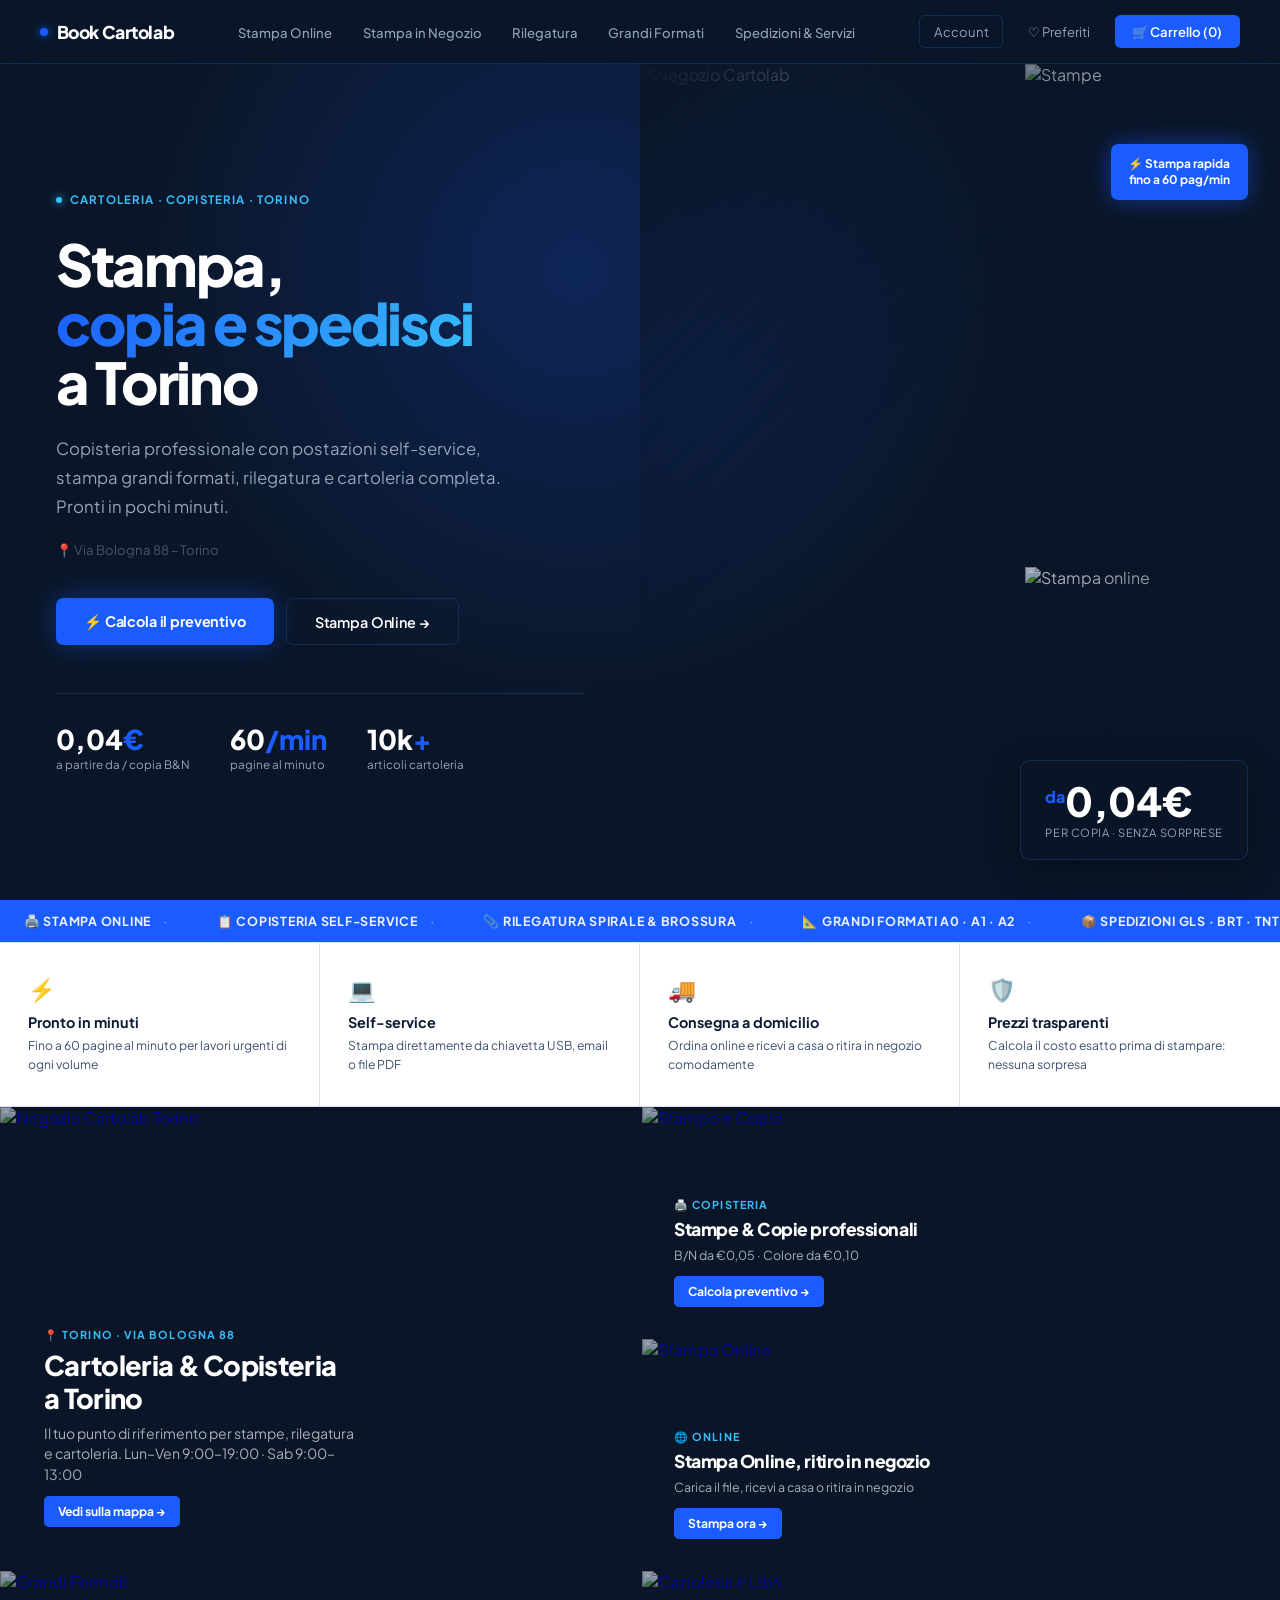
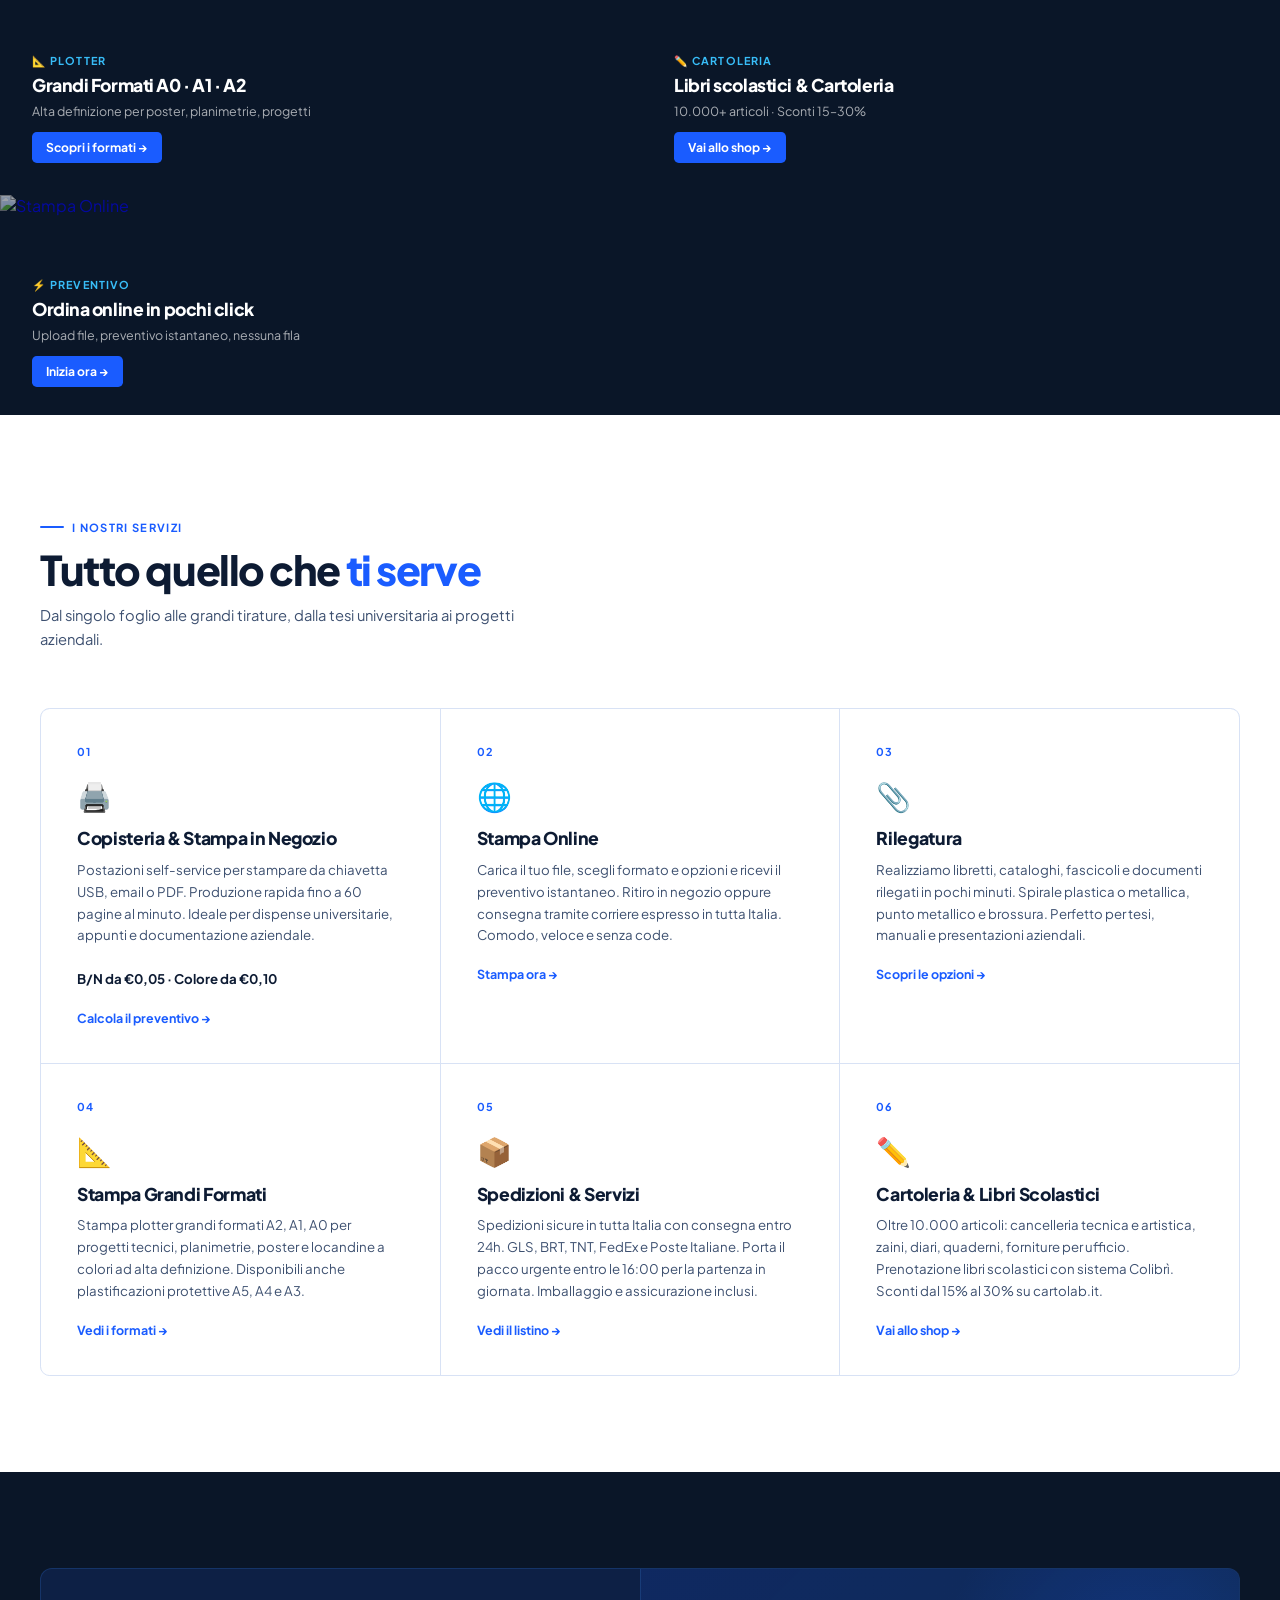
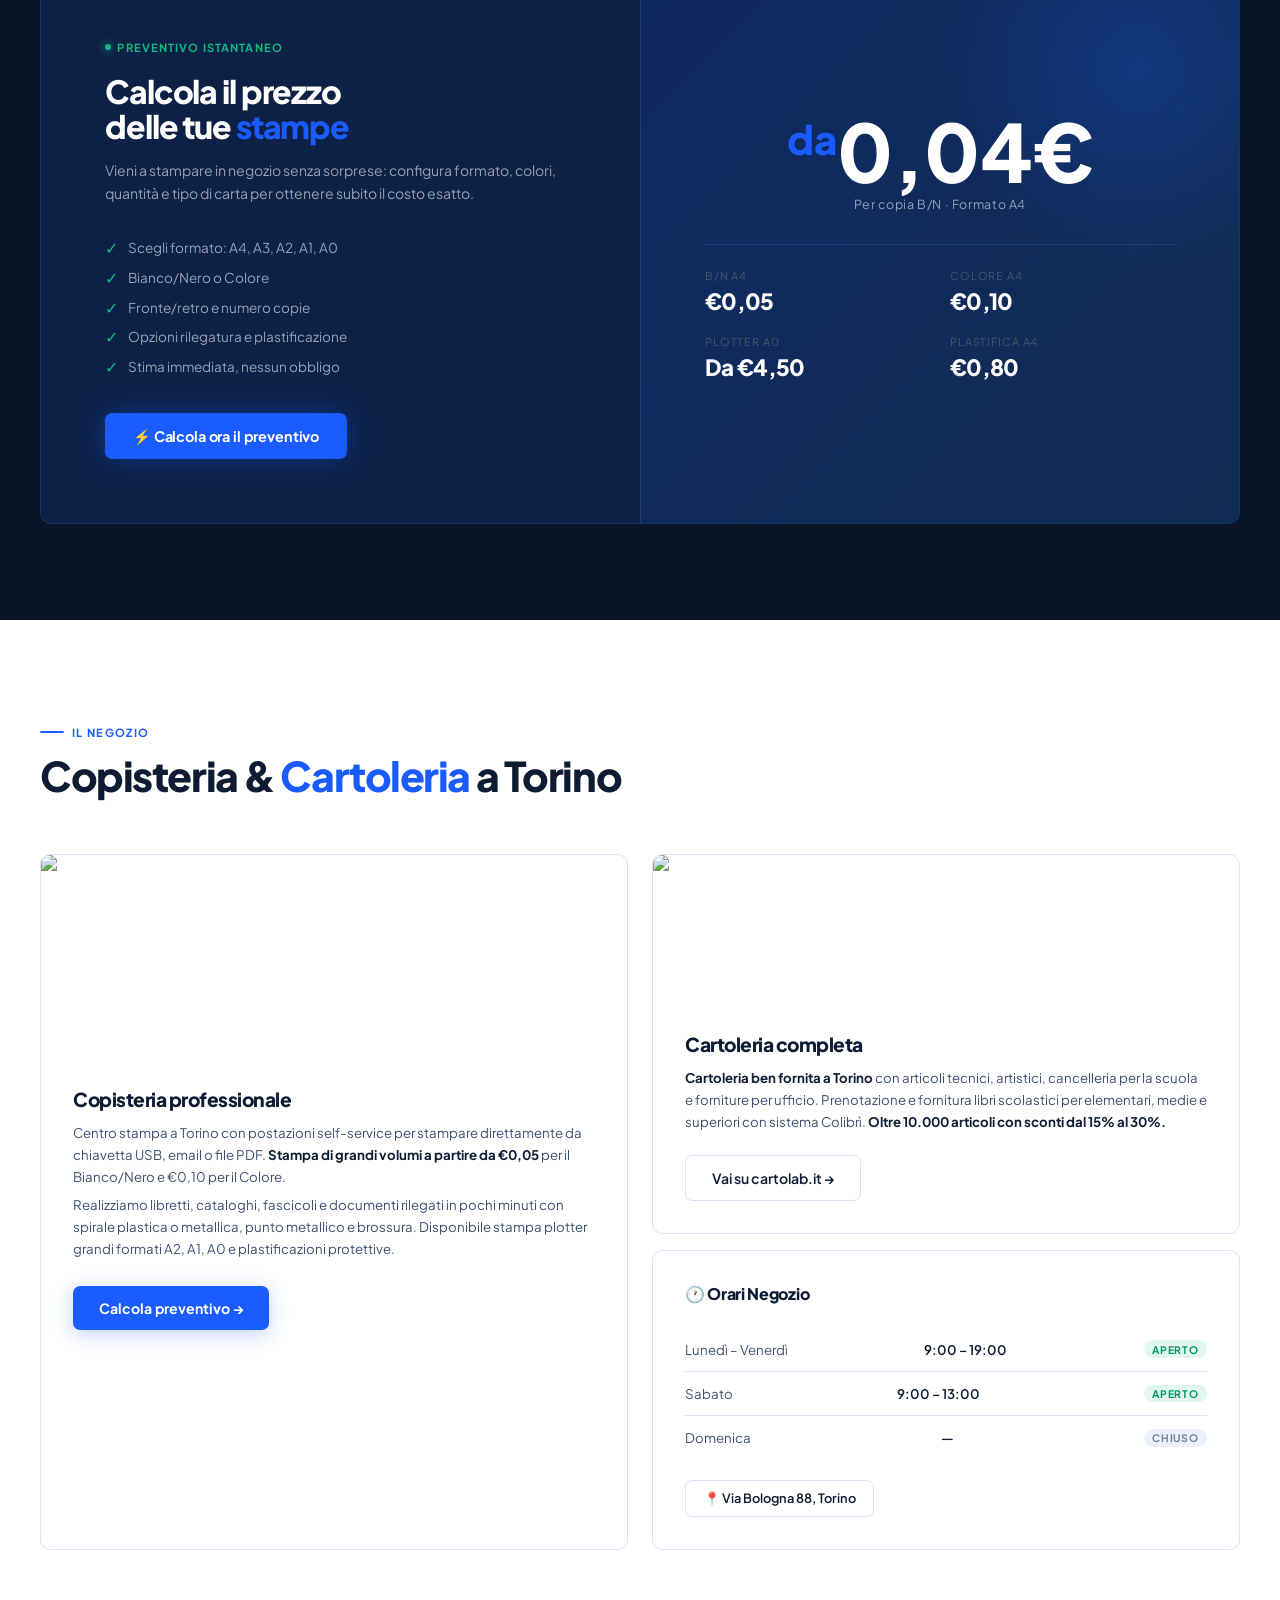
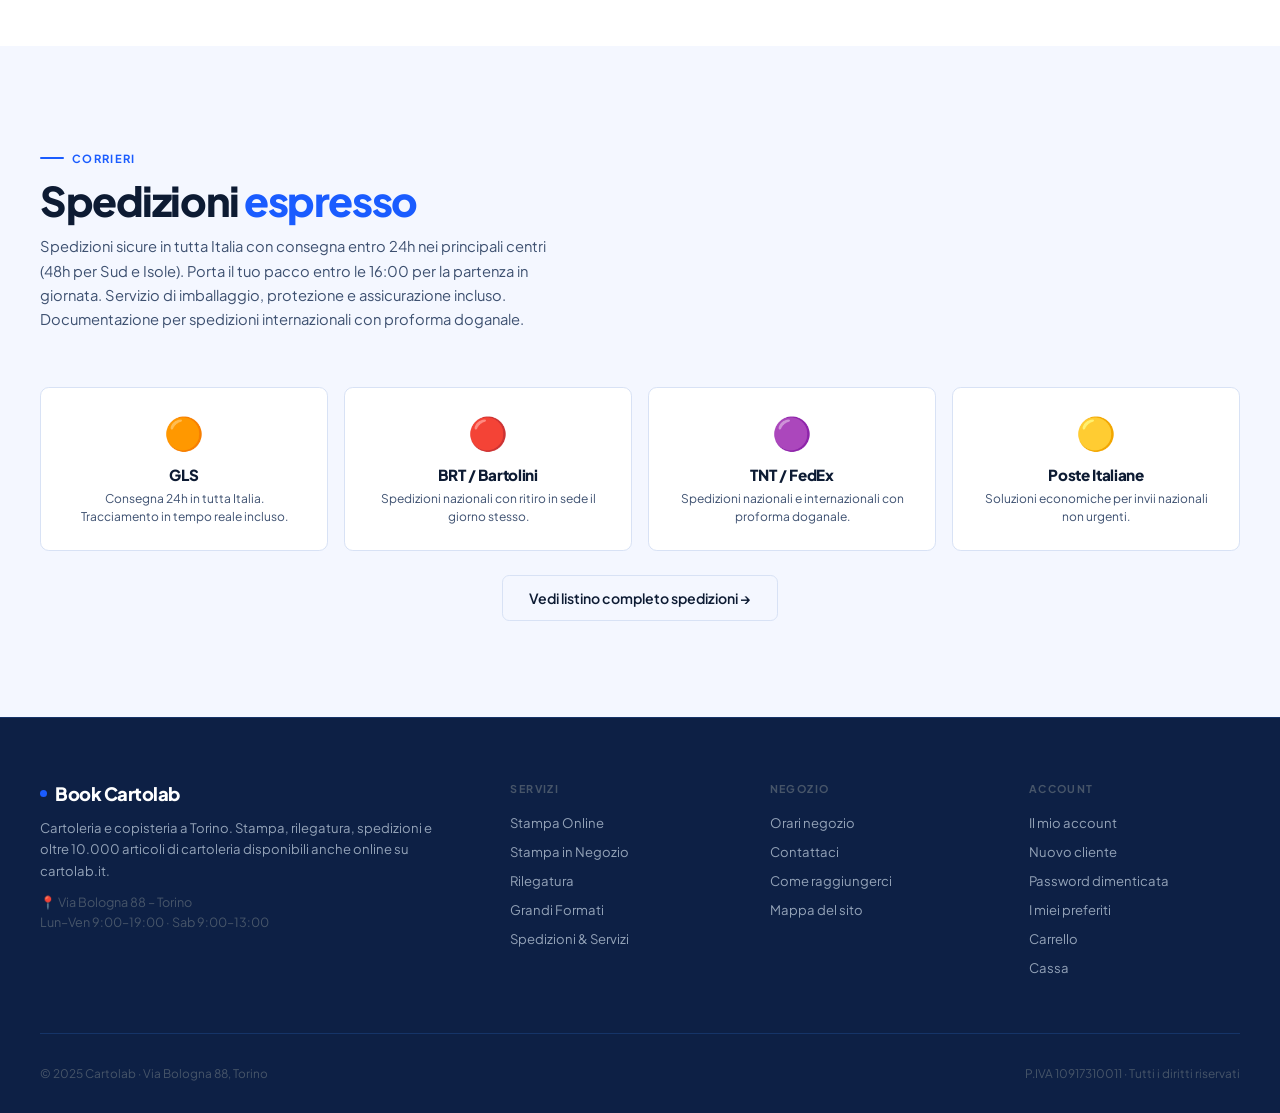
==== commit 51a5c867: "rimozione div superflui e ripetitivi" ====
--- a/index.html
+++ b/index.html
@@ -362,44 +362,7 @@
 </div>
 
 <!-- ══ BOTTOM LINK CARDS (bianco) ══ -->
-<div class="section-white" style="padding-top:0;">
-  <div class="section-inner">
-    <div class="bottom-links">
-      <a class="bottom-link-card" href="https://book.cartolab.it/index.php?route=common/print_online">
-        <img src="https://book.cartolab.it/image/cache/catalog/bannerbook/banner stampa-1920x450.png" alt="Stampa Online">
-        <div class="bottom-link-body">
-          <h3>Stampa Online</h3>
-          <p>Carica il tuo file, scegli le opzioni e ricevi l'ordine a casa o ritiralo in negozio. Semplice, veloce e senza file.</p>
-          <span class="bottom-link-arrow">Inizia ora →</span>
-        </div>
-      </a>
-      <a class="bottom-link-card" href="https://www.cartolab.it">
-        <img src="https://book.cartolab.it/image/cache/catalog/bannerbook/printonline-1920x450.png" alt="Shop Online Cartolab">
-        <div class="bottom-link-body">
-          <h3>Shop Online Cartolab.it</h3>
-          <p>Oltre 10.000 articoli di cartoleria, cancelleria e libri scolastici con sconti fino al 30%. Spedizione rapida in tutta Italia.</p>
-          <span class="bottom-link-arrow">Vai allo shop →</span>
-        </div>
-      </a>
-      <a class="bottom-link-card" href="https://book.cartolab.it/index.php?route=common/preventivo_stampe">
-        <img src="https://book.cartolab.it/image/cache/catalog/bannerbook/stampe-1920x450-1920x450.jpg" alt="Preventivo Stampe">
-        <div class="bottom-link-body">
-          <h3>Preventivo Stampe</h3>
-          <p>Calcola il costo esatto prima di venire in negozio: formato, quantità, colore, rilegatura. Zero sorprese alla cassa.</p>
-          <span class="bottom-link-arrow">Calcola ora →</span>
-        </div>
-      </a>
-      <a class="bottom-link-card" href="https://book.cartolab.it/1150_category_rilegatura">
-        <img src="https://book.cartolab.it/image/cache/catalog/bannerbook/banner_1920x450 (1)-1920x450.png" alt="Rilegatura">
-        <div class="bottom-link-body">
-          <h3>Rilegatura professionale</h3>
-          <p>Spirale plastica, metallica, punto metallico e brossura. Tesi, dispense, presentazioni e cataloghi pronti in minuti.</p>
-          <span class="bottom-link-arrow">Scopri le opzioni →</span>
-        </div>
-      </a>
-    </div>
-  </div>
-</div>
+
 
 <!-- ══ FOOTER (dark) ══ -->
 <footer>
